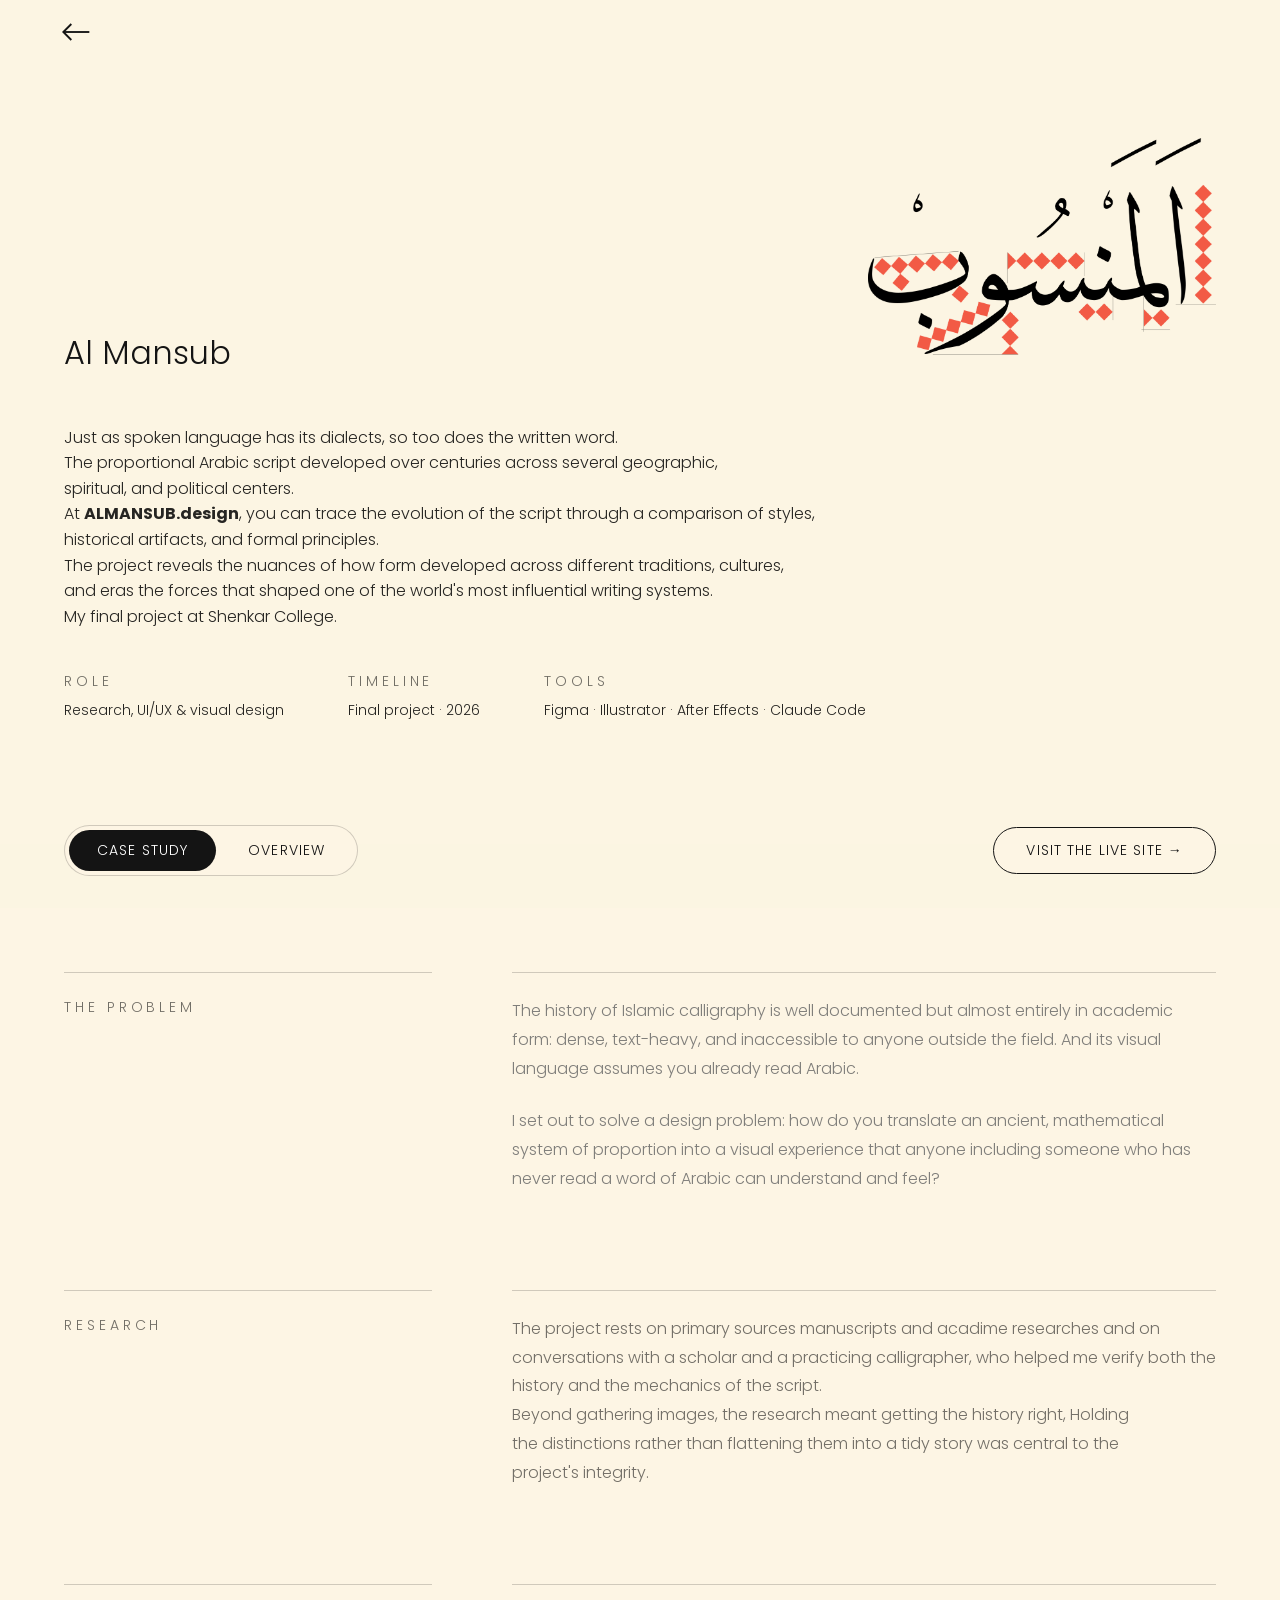
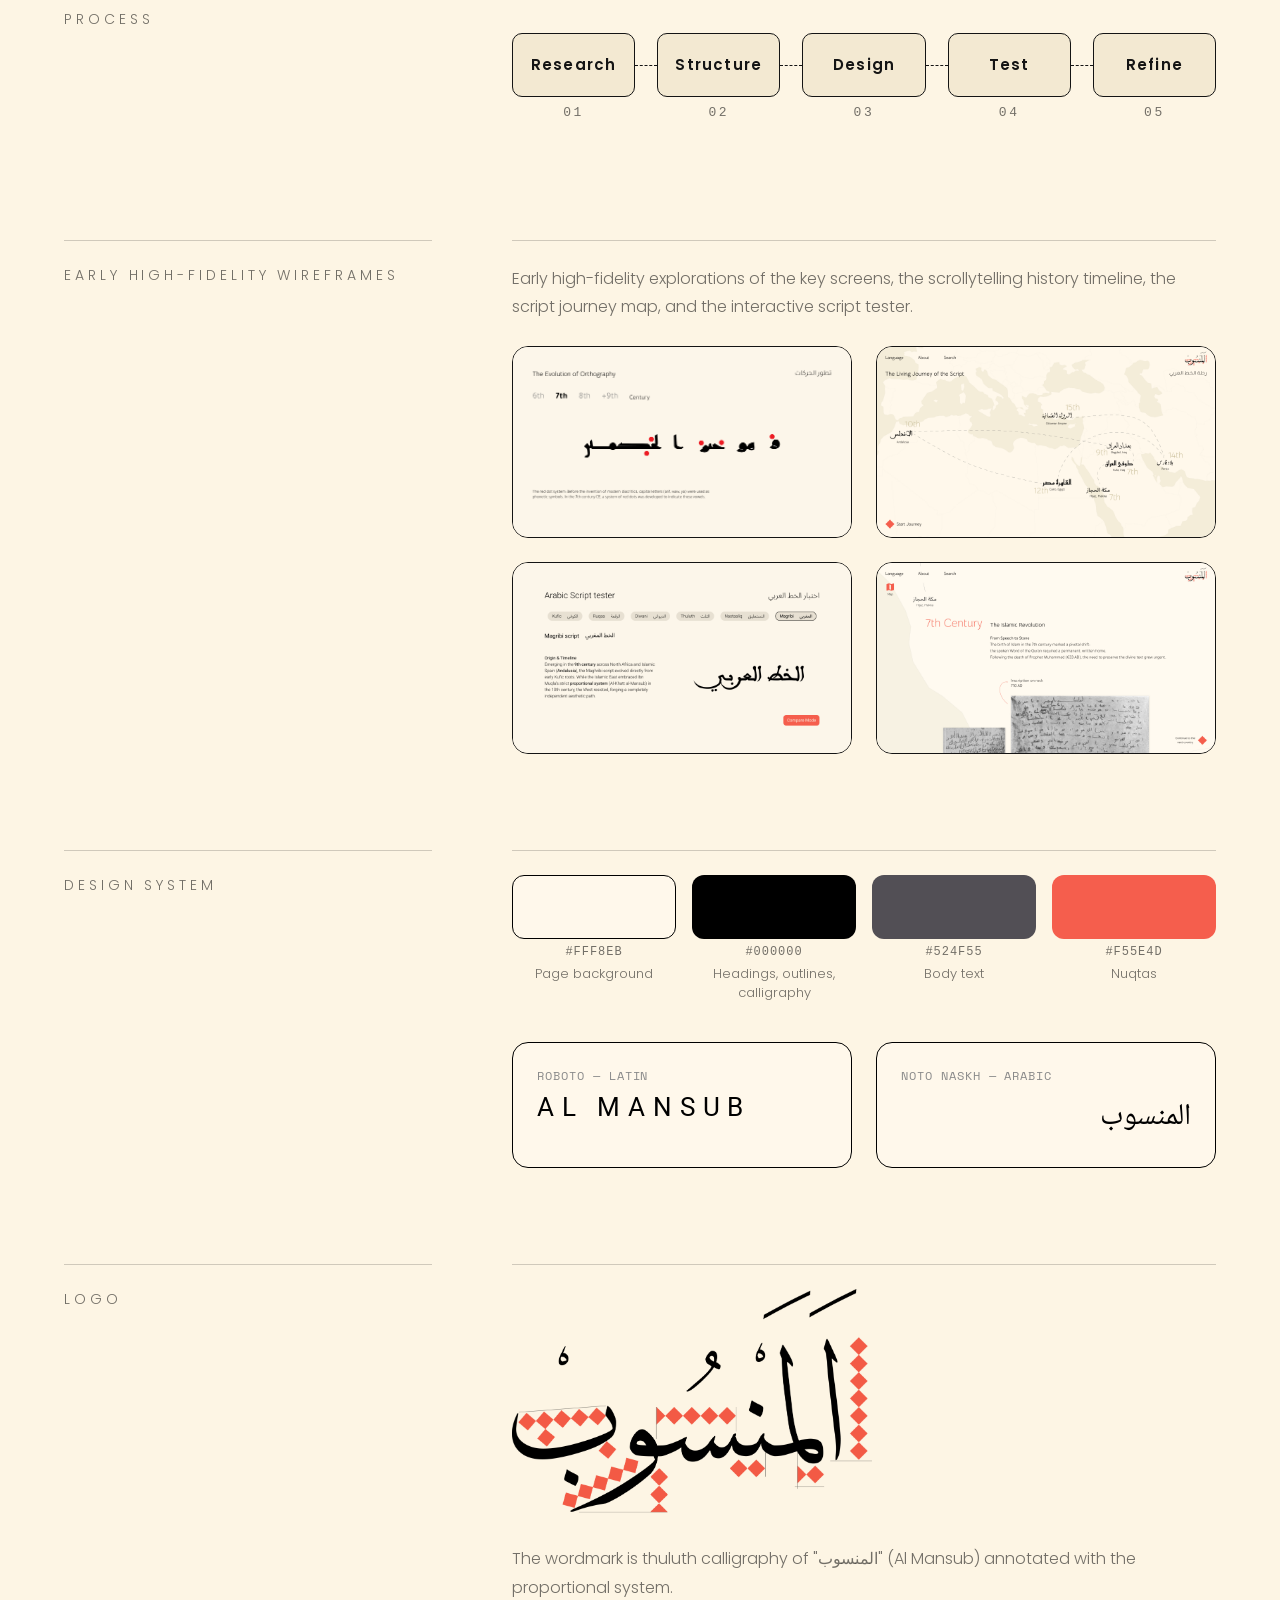
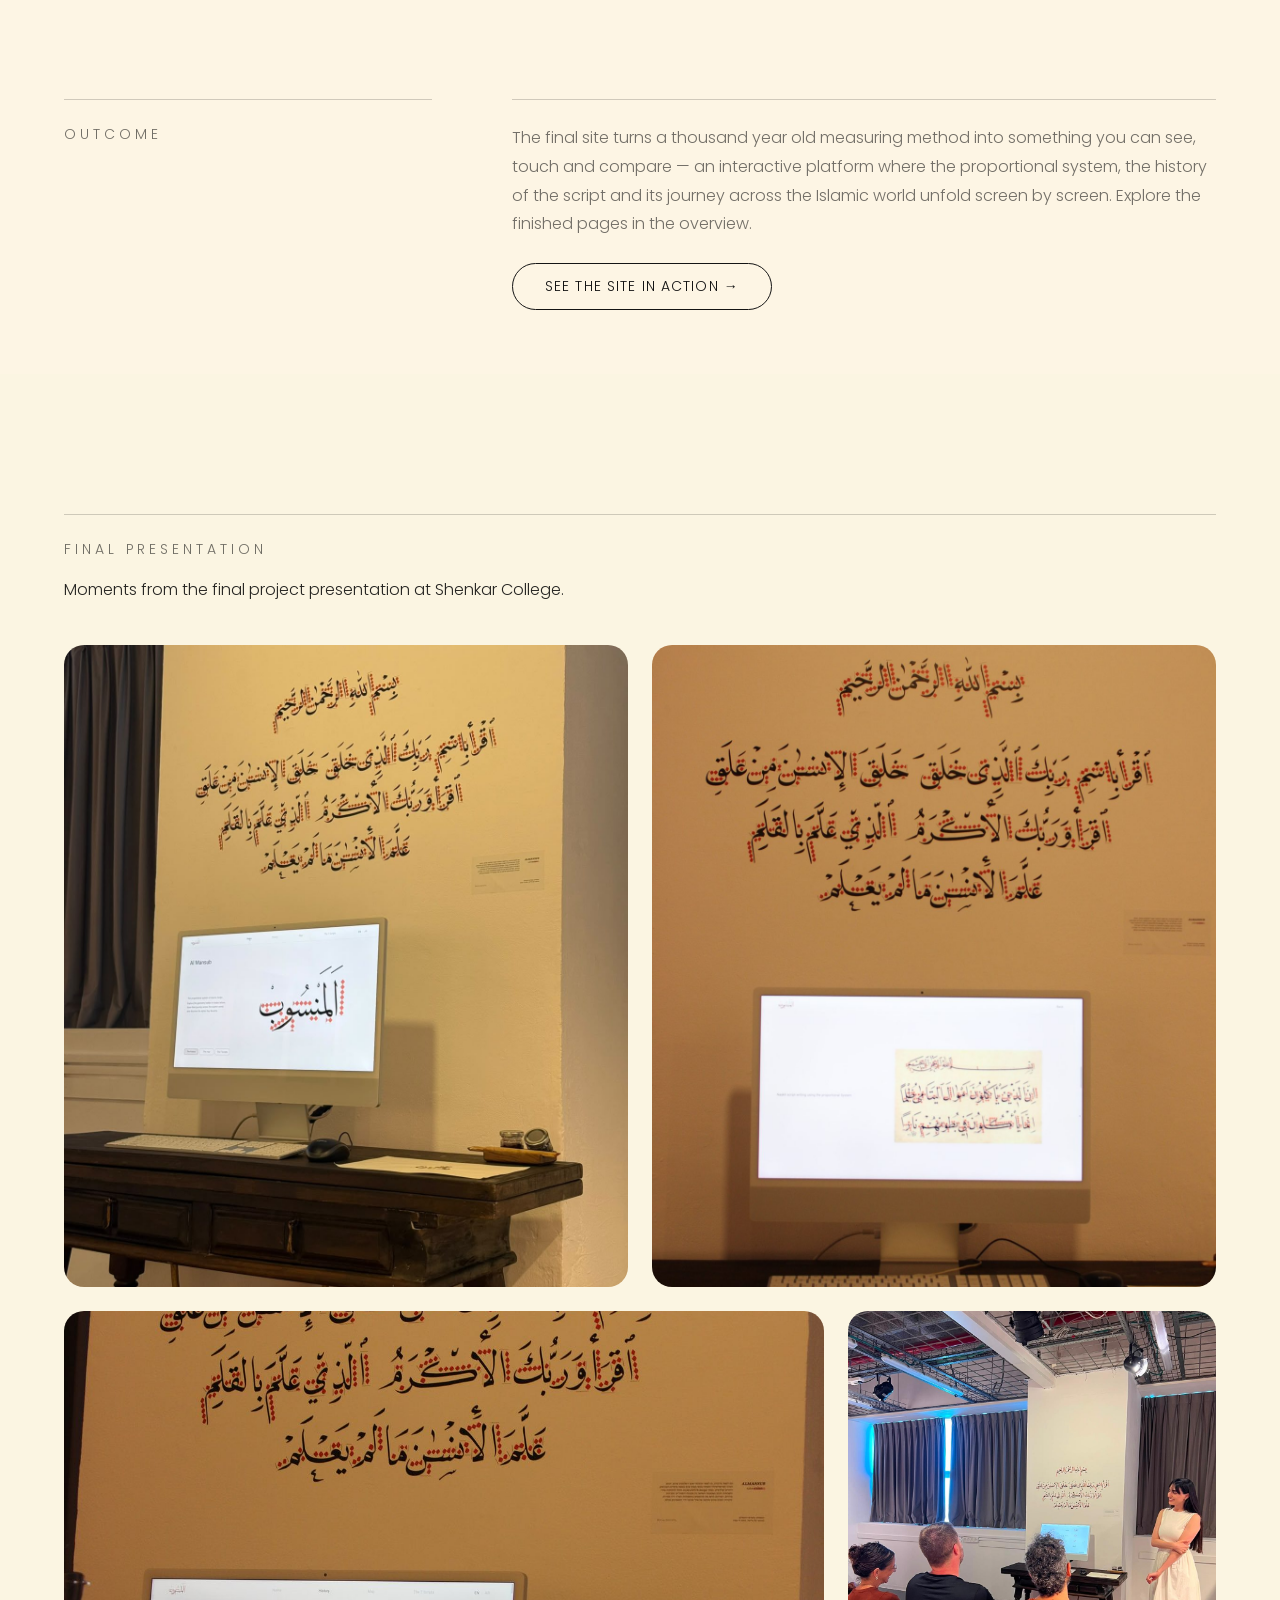
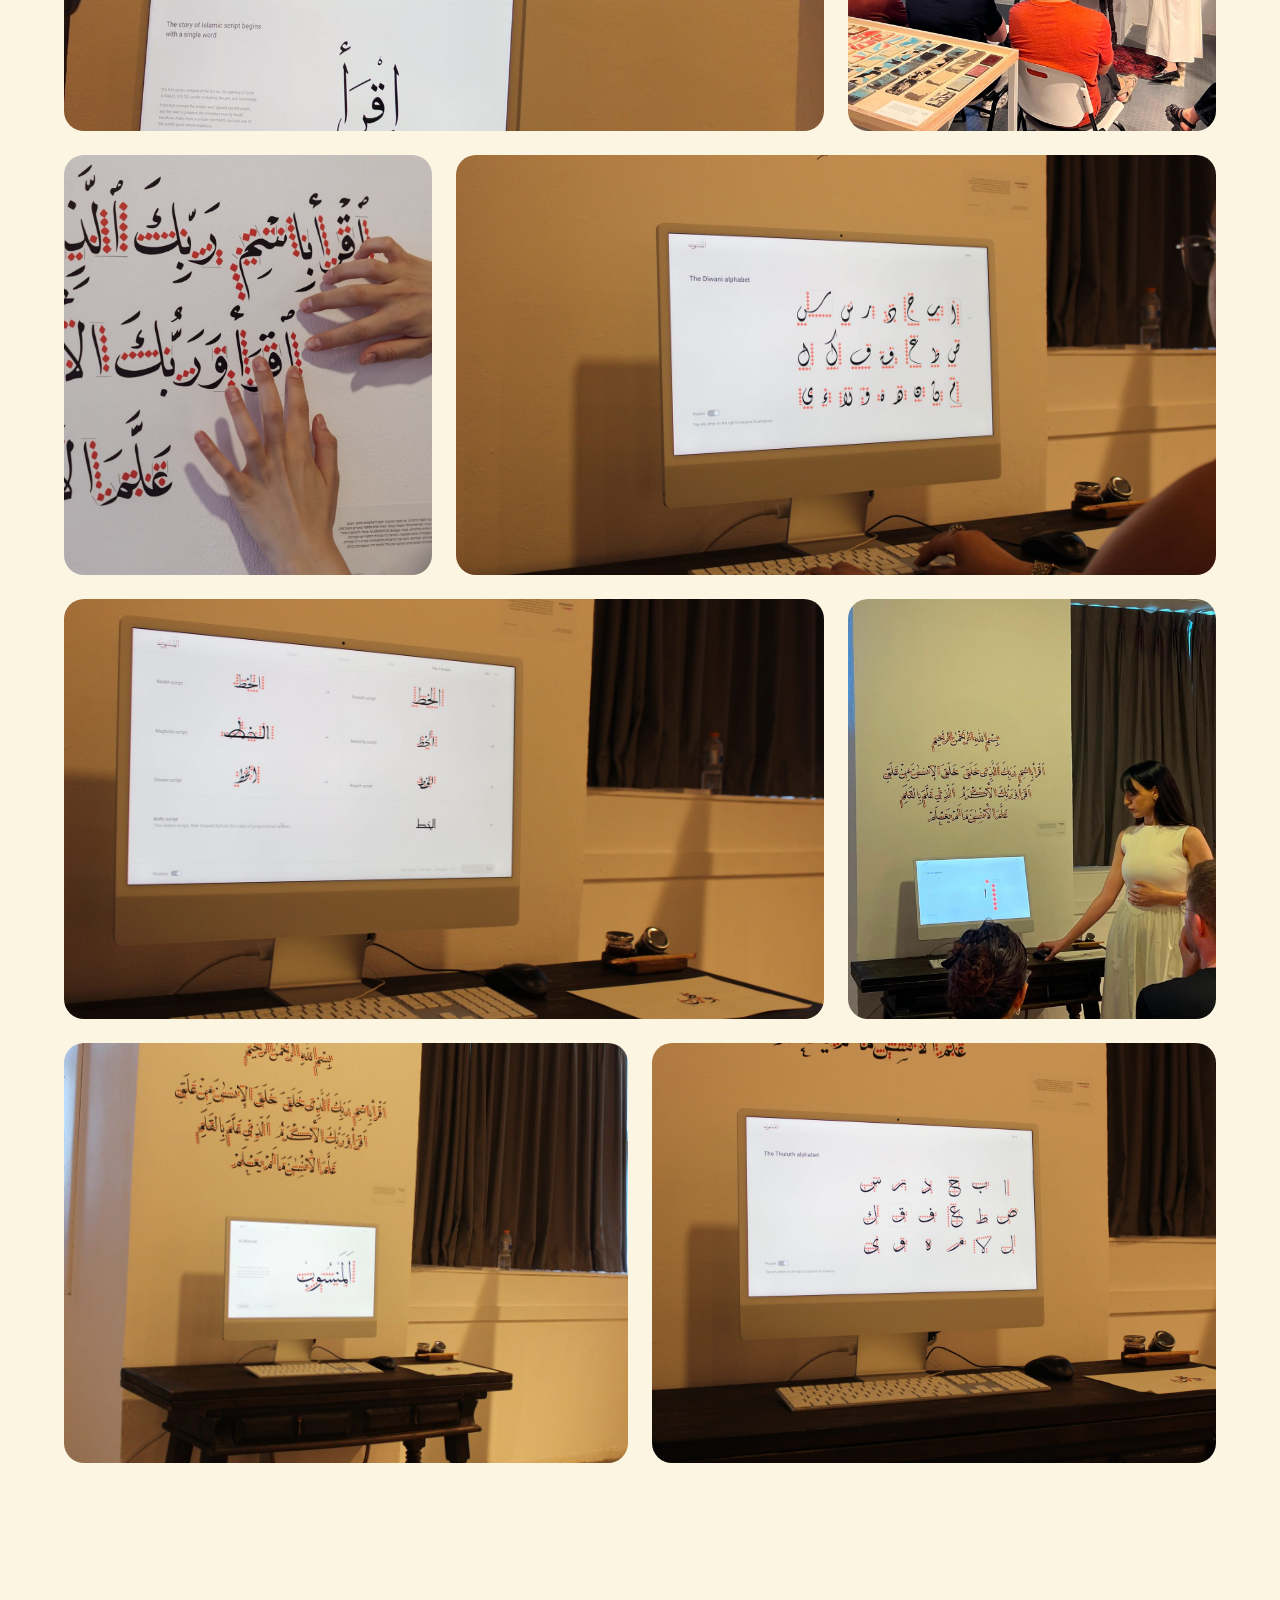
==== site/almansub.html @ ddc0ccd9 "Build portfolio site from Claude Design handoff Static HTML/CSS/JS implementation of the Work page a" ====
<!DOCTYPE html>
<html lang="en">
<head>
<meta charset="utf-8">
<meta name="viewport" content="width=device-width, initial-scale=1">
<title>Al Mansub — Tala Mustafa</title>
<meta name="description" content="Al Mansub — an interactive website tracing the evolution of the proportional Arabic script. Final project at Shenkar College by Tala Mustafa.">
<link rel="preconnect" href="https://fonts.googleapis.com">
<link rel="preconnect" href="https://fonts.gstatic.com" crossorigin>
<link href="https://fonts.googleapis.com/css2?family=Noto+Naskh+Arabic:wght@400&amp;family=Poppins:wght@300;400;600&amp;family=Roboto:wght@300;400&amp;family=Space+Mono&amp;display=swap" rel="stylesheet">
<link rel="stylesheet" href="assets/css/base.css">
<link rel="stylesheet" href="assets/css/project.css">
<script src="assets/js/project.js" defer></script>
</head>
<body class="theme-almansub" data-default-view="case-study">

<header class="back-header">
  <a href="index.html#work" class="back-link" aria-label="Back to work">
    <svg width="32" height="32" viewBox="0 0 24 24" fill="none" aria-hidden="true"><path d="M22 12H3" stroke="currentColor" stroke-width="1.4"/><path d="M8.5 6 2.5 12l6 6" stroke="currentColor" stroke-width="1.4" fill="none"/></svg>
  </a>
</header>

<main class="project-main">
  <div class="project-inner">

    <section class="project-hero bleed" aria-labelledby="project-title">
      <div class="hero-inner">
        <div class="hero-intro">
          <div class="hero-title-row">
            <h1 class="hero-title" id="project-title">Al Mansub</h1>
            <img class="hero-logo" src="assets/img/almansub-logo.jpg" width="2167" height="1400" alt="Al Mansub calligraphic logo">
          </div>
          <p class="hero-desc">Just as spoken language has its dialects, so too does the written word. <br>The proportional Arabic script developed over centuries across several geographic, <br>spiritual, and political centers. <br>At <strong>ALMANSUB.design</strong>, you can trace the evolution of the script through a comparison of styles, historical artifacts, and formal principles. <br>The project reveals the nuances of how form developed across different traditions, cultures, and eras the forces that shaped one of the world's most influential writing systems.<br>My final project at Shenkar College.</p>
        </div>
        <dl class="meta">
          <div><dt>Role</dt><dd>Research, UI/UX &amp; visual design</dd></div>
          <div><dt>Timeline</dt><dd>Final project · 2026</dd></div>
          <div><dt>Tools</dt><dd>Figma · Illustrator · After Effects · Claude Code</dd></div>
        </dl>
      </div>
    </section>

    <div class="view-bar">
      <nav class="view-toggle" aria-label="Project views">
        <a href="#case-study">Case study</a>
        <a href="#overview">Overview</a>
      </nav>
      <!-- TODO: live site URL -->
      <a href="#" class="pill-link" target="_blank" rel="noopener">Visit the live site →</a>
    </div>

    <!-- ===== Overview ===== -->
    <div class="view overview" data-view="overview" aria-label="Overview" hidden>
      <article class="feature bleed">
        <div class="feature-media" data-dark>
          <div class="video-frame">
            <video data-src="assets/video/almansub-opening.mp4" data-poster="assets/img/almansub-site.png" muted playsinline preload="none" aria-label="Home — screen recording"></video>
          </div>
        </div>
        <div class="feature-text">
          <span class="feature-num">01</span>
          <h2 class="feature-title">Home</h2>
          <p class="feature-body">Most people look at Arabic script and see decoration something beautiful, ornamental, to be admired rather than read. But beneath that beauty is an exact engineering system: a method born in 10th-century Baghdad where every letter was measured against a single rhombic dot. ALMANASUB is an interactive platform that reveals this hidden system, and traces how it traveled across the Islamic world mutating into distinct scripts in every culture it reached.</p>
        </div>
      </article>
      <article class="feature bleed">
        <div class="feature-media" data-dark>
          <div class="video-frame">
            <video data-src="https://res.cloudinary.com/a9hkhucx/video/upload/v1787838527/histoy_page_pce2ch.mp4" data-poster="assets/img/almansub-site.png" muted loop playsinline preload="none" aria-label="History — screen recording"></video>
          </div>
        </div>
        <div class="feature-text">
          <span class="feature-num">02</span>
          <h2 class="feature-title">History</h2>
          <p class="feature-body">The history page, built as scrollytelling, Scroll drives the narrative from the first revealed word, Iqra, (read) through the early script's development toward the proportional system.</p>
        </div>
      </article>
      <article class="feature bleed">
        <div class="feature-media" data-dark>
          <div class="video-frame">
            <video data-src="https://res.cloudinary.com/a9hkhucx/video/upload/v1787827848/map_lts5rr.mp4" data-poster="assets/img/almansub-site.png" muted loop playsinline preload="none" aria-label="Map — screen recording"></video>
          </div>
        </div>
        <div class="feature-text">
          <span class="feature-num">03</span>
          <h2 class="feature-title">Map</h2>
          <p class="feature-body">An interactive map placing each script tradition in its geographic center, connecting form to place.</p>
        </div>
      </article>
      <article class="feature bleed">
        <div class="feature-media" data-dark>
          <div class="video-frame">
            <video data-src="https://res.cloudinary.com/a9hkhucx/video/upload/v1787835091/scripts_screen_kg8j67.mp4" data-poster="assets/img/almansub-site.png" muted loop playsinline preload="none" aria-label="The 7 scripts — screen recording"></video>
          </div>
        </div>
        <div class="feature-text">
          <span class="feature-num">04</span>
          <h2 class="feature-title">The 7 scripts</h2>
          <p class="feature-body">The comparison screen, showing the same word written in all six classical scripts at once. A toggle reveals the coral nuqta  beneath each one, exposing the shared proportional system every script rests on the common skeleton behind their different forms.</p>
        </div>
      </article>
      <article class="feature bleed">
        <div class="feature-media" data-dark>
          <div class="video-frame">
            <video data-src="https://res.cloudinary.com/a9hkhucx/video/upload/v1787827863/diwani_page_pukzaj.mp4" data-poster="assets/img/almansub-site.png" muted loop playsinline preload="none" aria-label="Script page — screen recording"></video>
          </div>
        </div>
        <div class="feature-text">
          <span class="feature-num">05</span>
          <h2 class="feature-title">Script page</h2>
          <p class="feature-body">An inner script page the detailed view of a single script. It follows the same scrollytelling structure throughout: its origin, technical character, alphabet, letter anatomy, and real historical examples, letting the viewer study one script in depth.</p>
        </div>
      </article>
      <article class="feature bleed">
        <div class="feature-media" data-dark>
          <div class="video-frame">
            <video data-src="https://res.cloudinary.com/a9hkhucx/video/upload/v1787834353/alif_animation_b0htxy.mp4" data-poster="assets/img/almansub-site.png" muted loop playsinline preload="none" aria-label="Letter anatomy — screen recording"></video>
          </div>
        </div>
        <div class="feature-text">
          <span class="feature-num">06</span>
          <h2 class="feature-title">Letter anatomy</h2>
          <p class="feature-body">A close up animation of a single letter being written with the qalam, revealing its anatomy and proportions. It shows the script not as a finished form but as a constructed one each stroke measured against the nuqta.</p>
        </div>
      </article>
    </div>

    <!-- ===== Case study ===== -->
    <div class="view case bleed" data-view="case-study" aria-label="Case study">
      <section class="case-row">
        <div class="case-label"><h2 class="label">The Problem</h2></div>
        <div class="case-content stack">
          <p class="copy copy--muted">The history of Islamic calligraphy is well documented but almost entirely in academic form: dense, text-heavy, and inaccessible to anyone outside the field. And its visual language assumes you already read Arabic.</p>
          <p class="copy copy--muted">I set out to solve a design problem: how do you translate an ancient, mathematical system of proportion into a visual experience that anyone including someone who has never read a word of Arabic can understand and feel?</p>
        </div>
      </section>
      <section class="case-row">
        <div class="case-label"><h2 class="label">Research</h2></div>
        <div class="case-content">
          <p class="copy">The project rests on primary sources manuscripts and acadime researches and on conversations with a scholar and a practicing calligrapher, who helped me verify both the history and the mechanics of the script. <br>Beyond gathering images, the research meant getting the history right, Holding the distinctions rather than flattening them into a tidy story was central to the project's integrity.</p>
        </div>
      </section>
      <section class="case-row">
        <div class="case-label"><h2 class="label">Process</h2></div>
        <div class="case-content">
          <div class="flow" role="list" aria-label="Process timeline">
            <div class="flow-step" role="listitem"><div class="flow-box">Research</div><p class="flow-num">01</p></div>
            <div class="flow-line" aria-hidden="true"></div>
            <div class="flow-step" role="listitem"><div class="flow-box">Structure</div><p class="flow-num">02</p></div>
            <div class="flow-line" aria-hidden="true"></div>
            <div class="flow-step" role="listitem"><div class="flow-box">Design</div><p class="flow-num">03</p></div>
            <div class="flow-line" aria-hidden="true"></div>
            <div class="flow-step" role="listitem"><div class="flow-box">Test</div><p class="flow-num">04</p></div>
            <div class="flow-line" aria-hidden="true"></div>
            <div class="flow-step" role="listitem"><div class="flow-box">Refine</div><p class="flow-num">05</p></div>
          </div>
        </div>
      </section>
      <section class="case-row">
        <div class="case-label"><h2 class="label">Early high-fidelity wireframes</h2></div>
        <div class="case-content stack">
          <p class="copy">Early high-fidelity explorations of the key screens, the scrollytelling history timeline, the script journey map, and the interactive script tester.</p>
          <div class="wireframes">
            <img src="assets/img/almansub-wire-timeline.png" width="2880" height="1620" loading="lazy" alt="Wireframe — The Evolution of Orthography timeline screen">
            <img src="assets/img/almansub-wire-map.png" width="1920" height="1080" loading="lazy" alt="Wireframe — The Living Journey of the Script map screen">
            <img src="assets/img/almansub-wire-tester.png" width="1920" height="1080" loading="lazy" alt="Wireframe — Arabic Script tester screen">
            <img src="assets/img/almansub-wire-history.png" width="1920" height="1080" loading="lazy" alt="Wireframe — 7th Century history chapter screen">
          </div>
        </div>
      </section>
      <section class="case-row">
        <div class="case-label"><h2 class="label">Design system</h2></div>
        <div class="case-content stack stack--loose">
          <div class="swatches">
            <div class="swatch"><div class="swatch-chip swatch-chip--outlined" style="background:#FFF8EB;color:#000000"></div><code>#FFF8EB</code><span>Page background</span></div>
            <div class="swatch"><div class="swatch-chip" style="background:#000000"></div><code>#000000</code><span>Headings, outlines, calligraphy</span></div>
            <div class="swatch"><div class="swatch-chip" style="background:#524F55"></div><code>#524F55</code><span>Body text</span></div>
            <div class="swatch"><div class="swatch-chip" style="background:#F55E4D"></div><code>#F55E4D</code><span>Nuqtas</span></div>
          </div>
          <div class="type-cards">
            <div class="type-card">
              <small>Roboto — Latin</small>
              <span style="font-family:Roboto, sans-serif;font-size:26px;font-weight:400;letter-spacing:0.3em;text-transform:uppercase;color:#000">Al Mansub</span>
            </div>
            <div class="type-card">
              <small>Noto Naskh — Arabic</small>
              <span lang="ar" dir="rtl" style="font-family:'Noto Naskh Arabic', serif;font-size:30px;color:#000">المنسوب</span>
            </div>
          </div>
        </div>
      </section>
      <section class="case-row">
        <div class="case-label"><h2 class="label">Logo</h2></div>
        <div class="case-content stack">
          <img src="assets/img/almansub-logo.jpg" width="2167" height="1400" loading="lazy" alt="Al Mansub calligraphic logo" style="width:min(360px, 100%);height:auto;mix-blend-mode:multiply;align-self:flex-start">
          <p class="copy">The wordmark is thuluth calligraphy of "المنسوب" (Al Mansub) annotated with the proportional system.</p>
        </div>
      </section>
      <section class="case-row">
        <div class="case-label"><h2 class="label">Outcome</h2></div>
        <div class="case-content stack stack--start">
          <p class="copy">The final site turns a thousand year old measuring method into something you can see, touch and compare — an interactive platform where the proportional system, the history of the script and its journey across the Islamic world unfold screen by screen. Explore the finished pages in the overview.</p>
          <a href="#overview" class="pill-link">See the site in action →</a>
        </div>
      </section>
    </div>

    <!-- ===== Final presentation (both views) ===== -->
    <section class="gallery-section" aria-labelledby="gallery-title">
      <div class="gallery-head">
        <h2 class="label" id="gallery-title">Final presentation</h2>
        <p class="copy">Moments from the final project presentation at Shenkar College.</p>
      </div>
      <div class="gallery">
        <img class="span-3x3" src="assets/img/almansub-gallery-01.jpg" loading="lazy" alt="Al Mansub installation — calligraphy wall and interactive screen">
        <img class="span-3x3" src="assets/img/almansub-gallery-02.jpg" loading="lazy" alt="The Al Mansub installation — desk, screen and calligraphy wall">
        <img class="span-4x2" src="assets/img/almansub-gallery-03.jpg" loading="lazy" alt="The 7 Scripts index on the installation screen">
        <img class="span-2x2" src="assets/img/almansub-gallery-04.jpg" loading="lazy" alt="Presenting the Dhirani alphabet on screen at the exhibition">
        <img class="span-2x2" src="assets/img/almansub-gallery-05.jpg" loading="lazy" alt="Hands tracing the calligraphy wall print">
        <img class="span-4x2" src="assets/img/almansub-gallery-06.jpg" loading="lazy" alt="Visitor exploring the Diwani alphabet on the installation screen">
        <img class="span-4x2" src="assets/img/almansub-gallery-07.jpg" loading="lazy" alt="The Thuluth alphabet with nuqta guides on screen">
        <img class="span-2x2" src="assets/img/almansub-gallery-08.jpg" loading="lazy" alt="Visitors watching the Al Mansub presentation at Shenkar">
        <img class="span-3x2" src="assets/img/almansub-gallery-09.jpg" loading="lazy" alt="Scrolling the history chapter at the installation">
        <img class="span-3x2" src="assets/img/almansub-gallery-10.jpg" loading="lazy" alt="Naskh script writing beneath the calligraphy wall">
      </div>
    </section>

  </div>
</main>

</body>
</html>
---- site/assets/css/base.css ----
/* Shared tokens + reset for every page. Page stylesheets override colors and a few sizes. */
:root{
  --color-bg:#fafafa;
  --color-ink:#0a0a0a;
  --color-ink-soft:rgba(0,0,0,0.85);
  --color-ink-dim:rgba(0,0,0,0.55);
  --color-line:rgba(0,0,0,0.18);

  --font-body:'Poppins', 'Helvetica Neue', Helvetica, sans-serif;
  --font-ui:Roboto, 'Helvetica Neue', Arial, sans-serif;
  --font-wordmark:Rubik, Roboto, sans-serif;
  --font-mono:monospace;

  --fs-title:clamp(19px, 1.2vw, 31px);
  --fs-body:clamp(16px, 1.1vw, 21px);
  --fs-small:clamp(14px, 0.85vw, 21px);
  --fs-h2:clamp(44px, 3.2vw + 16px, 88px);

  --space-1:8px; --space-2:16px; --space-3:24px; --space-4:40px;
  --space-5:64px; --space-6:96px; --space-7:140px;
  --space-gutter:clamp(24px, 5vw, 80px);
  /* header / hero side margin on the 5-column grid */
  --space-edge:clamp(24px, 4.7vw, 90px);
  /* wider inset used by text-led sections */
  --space-inset:clamp(24px, 6vw, 152px);

  --radius-card:clamp(16px, 1.6vw, 40px);
  --shadow-card:0 20px 45px rgba(90,90,90,0.22);
  --max-page:1920px;
  --max-content:1600px;
}

*,*::before,*::after{box-sizing:border-box}
html{scroll-behavior:smooth}
body{
  margin:0;
  background:var(--color-bg);
  color:var(--color-ink);
  font-family:var(--font-body);
  font-weight:300;
  -webkit-font-smoothing:antialiased;
  text-rendering:optimizeLegibility;
  /* full-bleed bands use 100vw; never let the scrollbar width cause a sideways scroll */
  overflow-x:clip;
}
img,video{display:block}
a{color:var(--color-ink);text-decoration:none}
a:hover{color:var(--color-ink)}
a:focus-visible,button:focus-visible{outline:1px solid var(--color-ink-dim);outline-offset:5px}
@media (prefers-reduced-motion:reduce){html{scroll-behavior:auto}}

.visually-hidden{position:absolute;width:1px;height:1px;margin:-1px;padding:0;overflow:hidden;clip:rect(0 0 0 0);white-space:nowrap;border:0}

/* phones: display titles scale down so title + icon rows fit without sideways scroll */
@media (max-width:767px){
  :root{--fs-h2:clamp(32px, 10vw, 44px)}
}
---- site/assets/css/project.css ----
/* Project case-study pages (Al Mansub, Localish, CoffeeTrack).
   One layout, themed per project via the body class. */

/* ---------- Themes ---------- */
.theme-almansub{
  --color-bg:#fdf5e4;
  --color-ink:#141414;
  --color-accent:#f0654a;
  --main-bg:#FBF5E2;
  --hero-bg:#FCF5E3;
  --label-color:var(--color-ink-dim);
  --toggle-bg:var(--color-bg);
  --toggle-on:var(--color-ink);
  --media-bg:#141414;
  --text-panel-bg:#FFFFFF;
  --num-color:var(--color-accent);
  --feature-title:var(--color-ink);
  --feature-text:#333333;
  --case-bg:var(--color-bg);
  --case-content-flex:2.6;
  --flow-border:var(--color-ink);
  --flow-fill:#F3E9D2;
  --flow-ink:var(--color-ink);
  --flow-step-min:120px;
  --flow-line-offset:32px;
}
.theme-localish{
  --color-bg:#F4F0FF;
  --color-ink:#141414;
  --color-line:rgba(96,57,19,0.22);
  --main-bg:#F4F0FF;
  --hero-bg:transparent;
  --label-color:#000252;
  --toggle-bg:#F4F0FF;
  --toggle-on:#000252;
  --media-bg:#04053A;
  --text-panel-bg:#FFFFFF;
  --num-color:#25F179;
  --feature-title:#04053A;
  --feature-text:#333333;
  --case-bg:#FFFFFF;
  --case-content-flex:2;
  --flow-border:#1B1464;
  --flow-fill:#F4F0FE;
  --flow-ink:#1B1464;
  --flow-step-min:150px;
  --flow-line-offset:24px;
}
.theme-coffetrack{
  --color-bg:#FCF2E6;
  --color-ink:#141414;
  --color-brown:#5C3A17;
  --color-brown-deep:#4A2E11;
  --color-coffee-ink:#5A3908;
  --color-line:rgba(92,58,23,0.28);
  --main-bg:#EFE5D5;
  --hero-bg:#F0E5D6;
  --label-color:var(--color-brown);
  --toggle-bg:#FCF2E6;
  --toggle-on:var(--color-brown);
  --media-bg:var(--color-brown);
  --text-panel-bg:var(--color-brown);
  --num-color:#F5E6D3;
  --feature-title:#FCF2E6;
  --feature-text:#F5E6D3;
  --case-bg:#FBF2E5;
  --case-content-flex:2;
  --flow-border:var(--color-brown);
  --flow-fill:#FCF2E6;
  --flow-ink:var(--color-brown-deep);
  --flow-step-min:150px;
  --flow-line-offset:24px;
}

/* ---------- Back arrow ---------- */
.back-header{
  position:fixed;top:0;left:0;right:0;z-index:2;
  max-width:var(--max-page);margin:0 auto;
  display:flex;align-items:center;
  padding:24px var(--space-edge);
}
.theme-almansub .back-header{height:64px}
.back-link{display:flex;align-items:center;color:var(--color-ink);transition:color 0.25s}
.back-link:hover{color:inherit;opacity:0.55}
.back-link.on-dark{color:#fff}

/* ---------- Page shell ---------- */
.project-main{
  max-width:var(--max-page);margin:0 auto;
  padding:var(--space-7) var(--space-gutter) calc(var(--space-7) + 96px);
  background-color:var(--main-bg);
}
.project-inner{max-width:var(--max-content);margin:0 auto}
/* breaks out of the centered column to the full viewport width */
.bleed{margin-left:calc(50% - 50vw);margin-right:calc(50% - 50vw)}

/* ---------- Project header ---------- */
.project-hero{
  display:flex;flex-direction:column;align-items:flex-start;justify-content:center;
  margin-top:calc(-1 * var(--space-7));
  background-color:var(--hero-bg);
}
.hero-inner{max-width:var(--max-content);margin:0 auto;width:100%;display:flex;flex-direction:column;align-items:flex-start}
.hero-intro{display:flex;flex-direction:column}
.hero-desc{margin:0;font-size:var(--fs-body);font-weight:300;line-height:1.6;color:var(--color-ink-soft);max-width:38em;text-wrap:pretty}
.meta{margin:0;display:flex;flex-wrap:wrap;gap:var(--space-2) var(--space-5)}
.meta div{display:flex;flex-direction:column;gap:var(--space-1)}
.meta dt{font-size:var(--fs-small);letter-spacing:0.28em;text-transform:uppercase;color:var(--label-color)}
.meta dd{margin:0;font-size:var(--fs-small);color:var(--color-ink-soft)}

/* Al Mansub: title + logo row above a long intro */
.theme-almansub .project-hero{
  gap:32px;position:relative;
  padding:calc(56px + var(--space-2)) var(--space-gutter) calc(var(--space-2) + 72px);
  min-height:calc(100svh - 56px);
}
.theme-almansub .hero-inner{gap:42px;position:relative;top:24px}
.theme-almansub .hero-intro{gap:32px;width:100%}
.theme-almansub .hero-title-row{display:flex;align-items:flex-end;gap:24px;width:100%;position:relative;top:-23px}
.theme-almansub .hero-title{margin:0;font-size:32px;font-weight:300;line-height:1.05;color:var(--color-ink)}
.theme-almansub .hero-logo{margin-left:auto;width:348px;height:238px;max-width:40%;object-fit:contain;object-position:right center;mix-blend-mode:multiply}
.theme-almansub .hero-desc{max-width:47em}
.theme-almansub .meta dt{color:var(--color-ink-dim)}

/* Localish: logo wordmark as the title, not full-bleed */
.theme-localish .project-hero{gap:56px;padding:80px 0 120px;min-height:100svh}
.theme-localish .hero-intro{gap:54px}
.theme-localish .hero-title{margin:0;line-height:1}
.theme-localish .hero-title img{width:clamp(220px, 24vw, 420px);height:auto}

/* CoffeeTrack: app icon + name, all in coffee brown */
.theme-coffetrack .project-hero{
  gap:56px;
  padding:calc(56px + var(--space-4)) var(--space-gutter) calc(var(--space-4) + 72px);
  min-height:calc(100svh - 56px);
}
.theme-coffetrack .hero-inner{gap:56px}
.theme-coffetrack .hero-intro{gap:54px}
.theme-coffetrack .hero-title-row{display:flex;align-items:center;gap:var(--space-3)}
.theme-coffetrack .hero-icon{width:159px;height:135px;object-fit:contain}
.theme-coffetrack .hero-title{margin:0;font-family:var(--font-ui);font-size:var(--fs-h2);font-weight:300;line-height:1.05;color:var(--color-coffee-ink)}
.theme-coffetrack .hero-desc,
.theme-coffetrack .meta dt,
.theme-coffetrack .meta dd{color:var(--color-coffee-ink)}

/* ---------- Fixed view bar (Case study / Overview) ---------- */
.view-bar{
  position:fixed;left:var(--space-gutter);right:var(--space-gutter);bottom:24px;z-index:1;
  display:flex;align-items:center;justify-content:space-between;gap:24px;flex-wrap:wrap;
  pointer-events:none;
}
.view-bar > *{pointer-events:auto}
.view-toggle{display:inline-flex;border:1px solid var(--color-line);border-radius:999px;padding:4px;gap:4px;background:var(--toggle-bg)}
.view-toggle a{
  padding:10px 28px;border-radius:999px;
  font-size:var(--fs-small);letter-spacing:0.08em;text-transform:uppercase;
  background:transparent;color:var(--color-ink);
}
.view-toggle a[aria-current]{background:var(--toggle-on);color:#fff}
.view-toggle a:hover{opacity:0.8}
.pill-link{
  display:inline-flex;align-items:center;gap:var(--space-2);
  padding:12px 32px;border:1px solid var(--color-ink);border-radius:999px;
  font-size:var(--fs-small);letter-spacing:0.08em;text-transform:uppercase;
  color:var(--color-ink);background:var(--color-bg);
}
.pill-link:hover{background:var(--color-ink);color:#fff}
.view-bar .pill-link{background:var(--color-bg)}
.case .pill-link{background:transparent}
.case .pill-link:hover{background:var(--color-ink)}

.view[hidden]{display:none}

/* ---------- Overview: full-bleed feature rows ---------- */
.overview{display:flex;flex-direction:column;margin-top:var(--space-6)}
.feature{min-height:100svh;display:flex;flex-wrap:wrap;align-items:stretch}
.feature-media{
  flex:2;min-width:min(460px, 100%);background:var(--media-bg);
  display:flex;align-items:center;justify-content:center;
  padding:var(--space-5) var(--space-4);
}
.feature-text{
  flex:1;min-width:min(320px, 100%);background:var(--text-panel-bg);
  display:flex;flex-direction:column;justify-content:center;
  padding:var(--space-5) var(--space-gutter);
}
.feature-num{font-family:var(--font-mono);font-size:13px;letter-spacing:0.2em;color:var(--num-color)}
.feature-title{margin:var(--space-2) 0 0;font-size:var(--fs-title);font-weight:400;line-height:1.3;color:var(--feature-title)}
.feature-body{margin:var(--space-3) 0 0;font-size:20px;font-weight:300;line-height:1.8;color:var(--feature-text);max-width:33em;text-wrap:pretty}

/* Al Mansub: 16:9 screen recordings in a rounded frame that hugs the video */
.video-frame{border-radius:var(--radius-card);overflow:hidden;box-shadow:var(--shadow-card);background:#f3e9d2;max-width:100%;line-height:0}
.video-frame video{max-height:min(70vh, 660px);max-width:100%;width:auto;height:auto}

/* Localish / CoffeeTrack: phone recordings; the script masks out the flat background
   and resizes the box to the phone's own proportions */
.phone-box{position:relative;overflow:hidden;background:transparent;height:min(70vh, 660px);max-width:100%;aspect-ratio:9 / 19}
.phone-box--wide{aspect-ratio:16 / 9}
.phone-box--store{aspect-ratio:16 / 9;height:calc(100vh - 240px)}
.phone-poster{position:absolute;inset:0;background:center / contain no-repeat;transition:opacity 0.3s}
.phone-poster--empty{background-color:rgba(255,255,255,0.04)}
.phone-box video{position:absolute;inset:0;width:100%;height:100%;object-fit:contain}
.phone-box video[data-bg-removal]{opacity:0}
.phone-box video.is-ready{opacity:1}

/* ---------- Case study: label column + content column ---------- */
.case{
  display:flex;flex-direction:column;gap:var(--space-6);
  margin-top:var(--space-5);
  padding:var(--space-5) var(--space-gutter);
  background:var(--case-bg);
}
.case-row{display:flex;flex-wrap:wrap;align-items:flex-start;gap:40px 80px}
.case-label{flex:1;min-width:min(240px, 100%);border-top:1px solid var(--color-line);padding-top:var(--space-3)}
.label{margin:0;font-size:var(--fs-small);font-weight:300;letter-spacing:0.28em;text-transform:uppercase;color:var(--label-color)}
.case-content{
  flex:var(--case-content-flex);min-width:min(360px, 100%);max-width:44em;
  border-top:1px solid var(--color-line);padding-top:var(--space-3);
}
.stack{display:flex;flex-direction:column;gap:var(--space-3)}
.stack--loose{gap:var(--space-4)}
.stack--start{align-items:flex-start}
.copy{margin:0;font-size:var(--fs-body);font-weight:300;line-height:1.8;color:var(--color-ink-dim);text-wrap:pretty}
.copy--muted{color:#696867D9}
.copy strong{font-weight:400;color:var(--color-ink)}
.theme-localish .copy strong.accent{color:#000252}
.theme-coffetrack .copy strong{color:var(--color-brown-deep)}
.subhead{margin:0 0 var(--space-2);font-size:var(--fs-body);font-weight:400;color:var(--color-brown-deep)}

/* numbered list (problem reasons, user journey) */
.numbered{display:flex;flex-direction:column;gap:var(--space-3)}
.numbered > div{display:flex;gap:var(--space-3)}
.numbered span{font-family:var(--font-mono);font-size:13px;letter-spacing:0.2em;color:var(--num-color);padding-top:6px}
.theme-coffetrack .numbered span{color:var(--color-brown)}

/* flow / process diagram */
.flow{display:flex;align-items:flex-start;flex-wrap:wrap;gap:var(--space-3) 0;padding:var(--space-3) 0;margin:0;list-style:none}
.flow-step{display:flex;flex-direction:column;flex:1;min-width:var(--flow-step-min)}
.flow-box{
  border:1.5px solid var(--flow-border);border-radius:10px;background:var(--flow-fill);
  padding:8px 12px;height:64px;
  display:flex;align-items:center;justify-content:center;text-align:center;
  font-size:15px;font-weight:600;color:var(--flow-ink);
}
.theme-almansub .flow-box{letter-spacing:0.08em}
.flow-num{margin:8px 0 0;font-family:var(--font-mono);font-size:13px;letter-spacing:0.2em;color:var(--color-ink-dim);text-align:center}
.flow-star{font-size:26px;line-height:1;font-weight:600;color:#25F179;text-align:center;margin-top:18px}
.flow-note{margin:8px 0 0;font-size:14px;font-weight:300;line-height:1.65;color:var(--color-ink);text-align:center;padding:0 8px;text-wrap:pretty}
.flow-line{flex:none;width:22px;border-top:1px dashed var(--flow-border);margin-top:var(--flow-line-offset)}

/* design system */
.swatches{display:grid;grid-template-columns:repeat(auto-fit, minmax(min(140px, 100%), 1fr));gap:var(--space-2)}
.swatch{display:flex;flex-direction:column;gap:6px;align-items:center}
.swatch-chip{width:100%;height:64px;border-radius:12px}
.swatch-chip--outlined{border:1.5px solid currentColor}
.swatch code{font-family:var(--font-mono);font-size:12px;letter-spacing:0.08em;color:var(--color-ink-dim)}
.swatch span{font-size:13px;font-weight:300;line-height:1.4;color:var(--color-ink-dim);text-align:center}
.type-cards{display:flex;flex-wrap:wrap;gap:var(--space-3)}
.type-card{flex:1;min-width:min(220px, 100%);border:1.5px solid;border-radius:16px;padding:var(--space-3);display:flex;flex-direction:column;gap:8px}
.type-card small{font-family:var(--font-mono);font-size:12px;letter-spacing:0.08em;text-transform:uppercase;color:var(--color-ink-dim)}
.theme-almansub .type-card{border-color:#000;background:#FFF8EB}
.theme-almansub .type-card small{font-family:'Space Mono', monospace;color:#8A8A8A}
.theme-localish .type-card{border-color:#1B1464;background:#F4F0FE}

.brand-lockup{display:flex;align-items:center;gap:var(--space-3)}
.brand-lockup img{width:clamp(80px, 8vw, 140px);height:auto;aspect-ratio:1;object-fit:contain;border:2px solid var(--color-brown);border-radius:24px}
.brand-lockup span{font-family:var(--font-ui);font-size:clamp(34px, 3vw, 58px);font-weight:300;color:var(--color-brown)}

/* images inside the case study */
.wireframes{display:grid;grid-template-columns:repeat(auto-fit, minmax(min(280px, 100%), 1fr));gap:var(--space-3)}
.wireframes img{width:100%;height:auto;border:1.5px solid var(--color-ink);border-radius:16px}

.cta{
  display:inline-flex;align-items:center;gap:10px;align-self:flex-start;
  margin-top:var(--space-4);padding:14px 32px;border-radius:999px;
  font-size:var(--fs-small);letter-spacing:0.08em;text-transform:uppercase;
  background:var(--toggle-on);color:#fff;
}
.theme-localish .cta:hover{background:#25F179;color:#000252}
.theme-coffetrack .cta:hover{background:var(--color-brown-deep);color:#fff}

/* ---------- Al Mansub: final presentation mosaic ---------- */
.gallery-section{display:flex;flex-direction:column;gap:var(--space-4);margin-top:var(--space-7)}
.gallery-head{display:flex;flex-direction:column;gap:var(--space-2);border-top:1px solid var(--color-line);padding-top:var(--space-3)}
.gallery-head .copy{color:var(--color-ink-soft);max-width:44em}
.gallery{display:grid;grid-template-columns:repeat(6, minmax(0, 1fr));grid-auto-rows:minmax(160px, 22vh);grid-auto-flow:dense;gap:var(--space-3)}
.gallery img{width:100%;height:100%;object-fit:cover;border-radius:20px}
.span-2x2{grid-column:span 2;grid-row:span 2}
.span-3x2{grid-column:span 3;grid-row:span 2}
.span-3x3{grid-column:span 3;grid-row:span 3}
.span-4x2{grid-column:span 4;grid-row:span 2}

/* ---------- Phones ---------- */
@media (max-width:767px){
  .hero-intro{max-width:100%}
  .theme-coffetrack .hero-icon{width:clamp(64px, 22vw, 96px);height:auto;aspect-ratio:159 / 135}
}
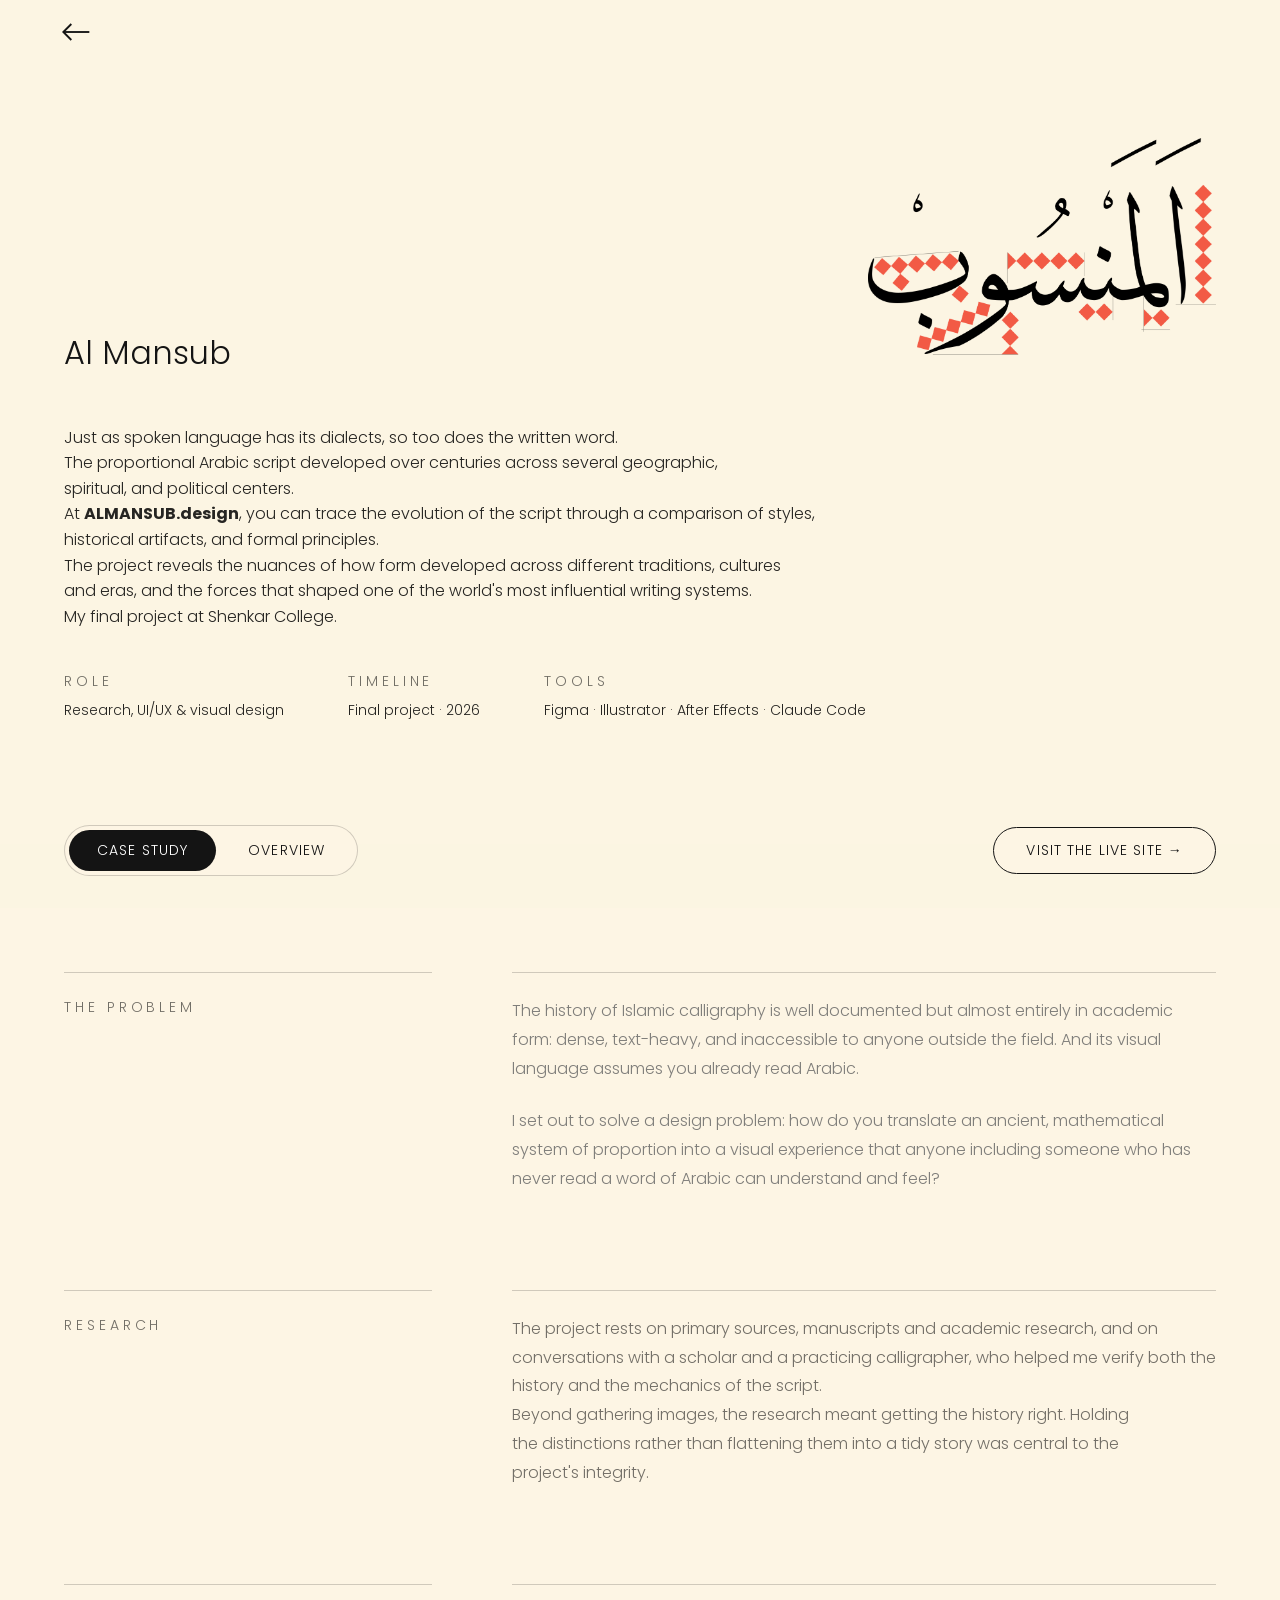
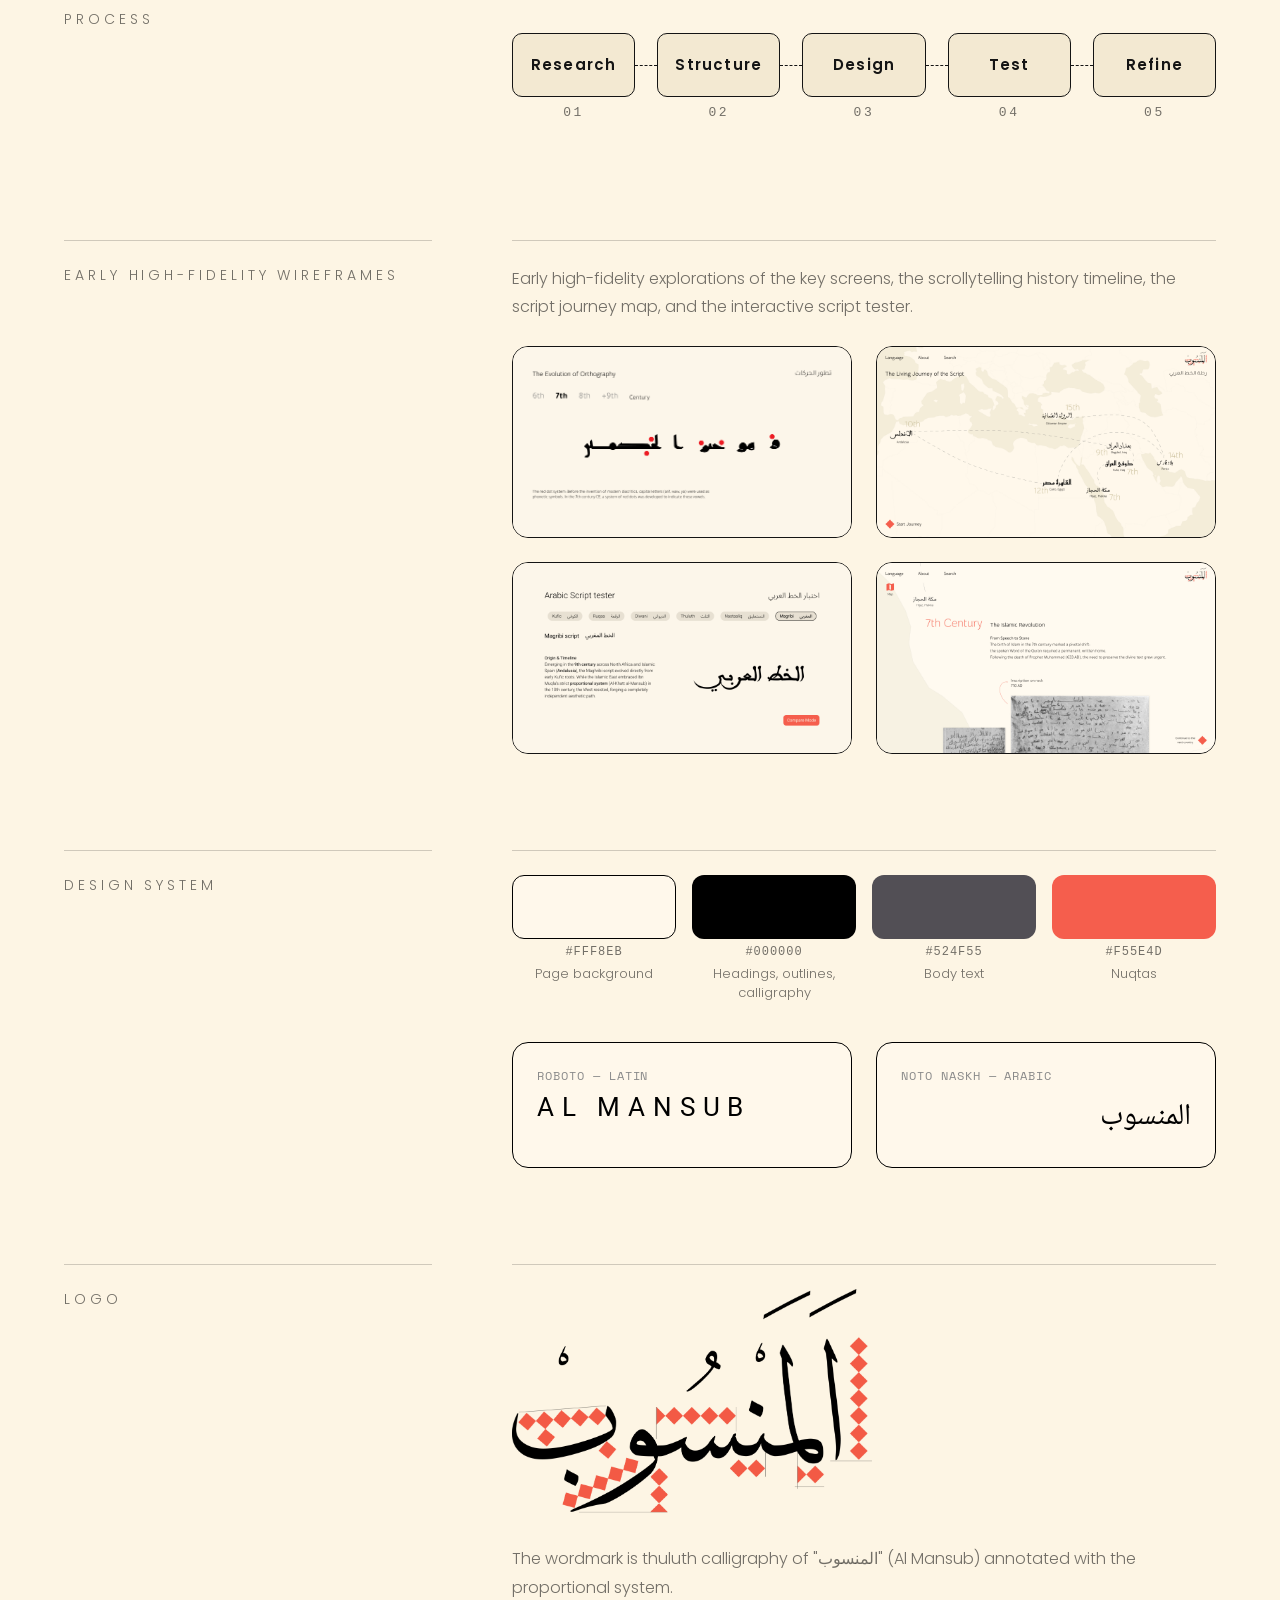
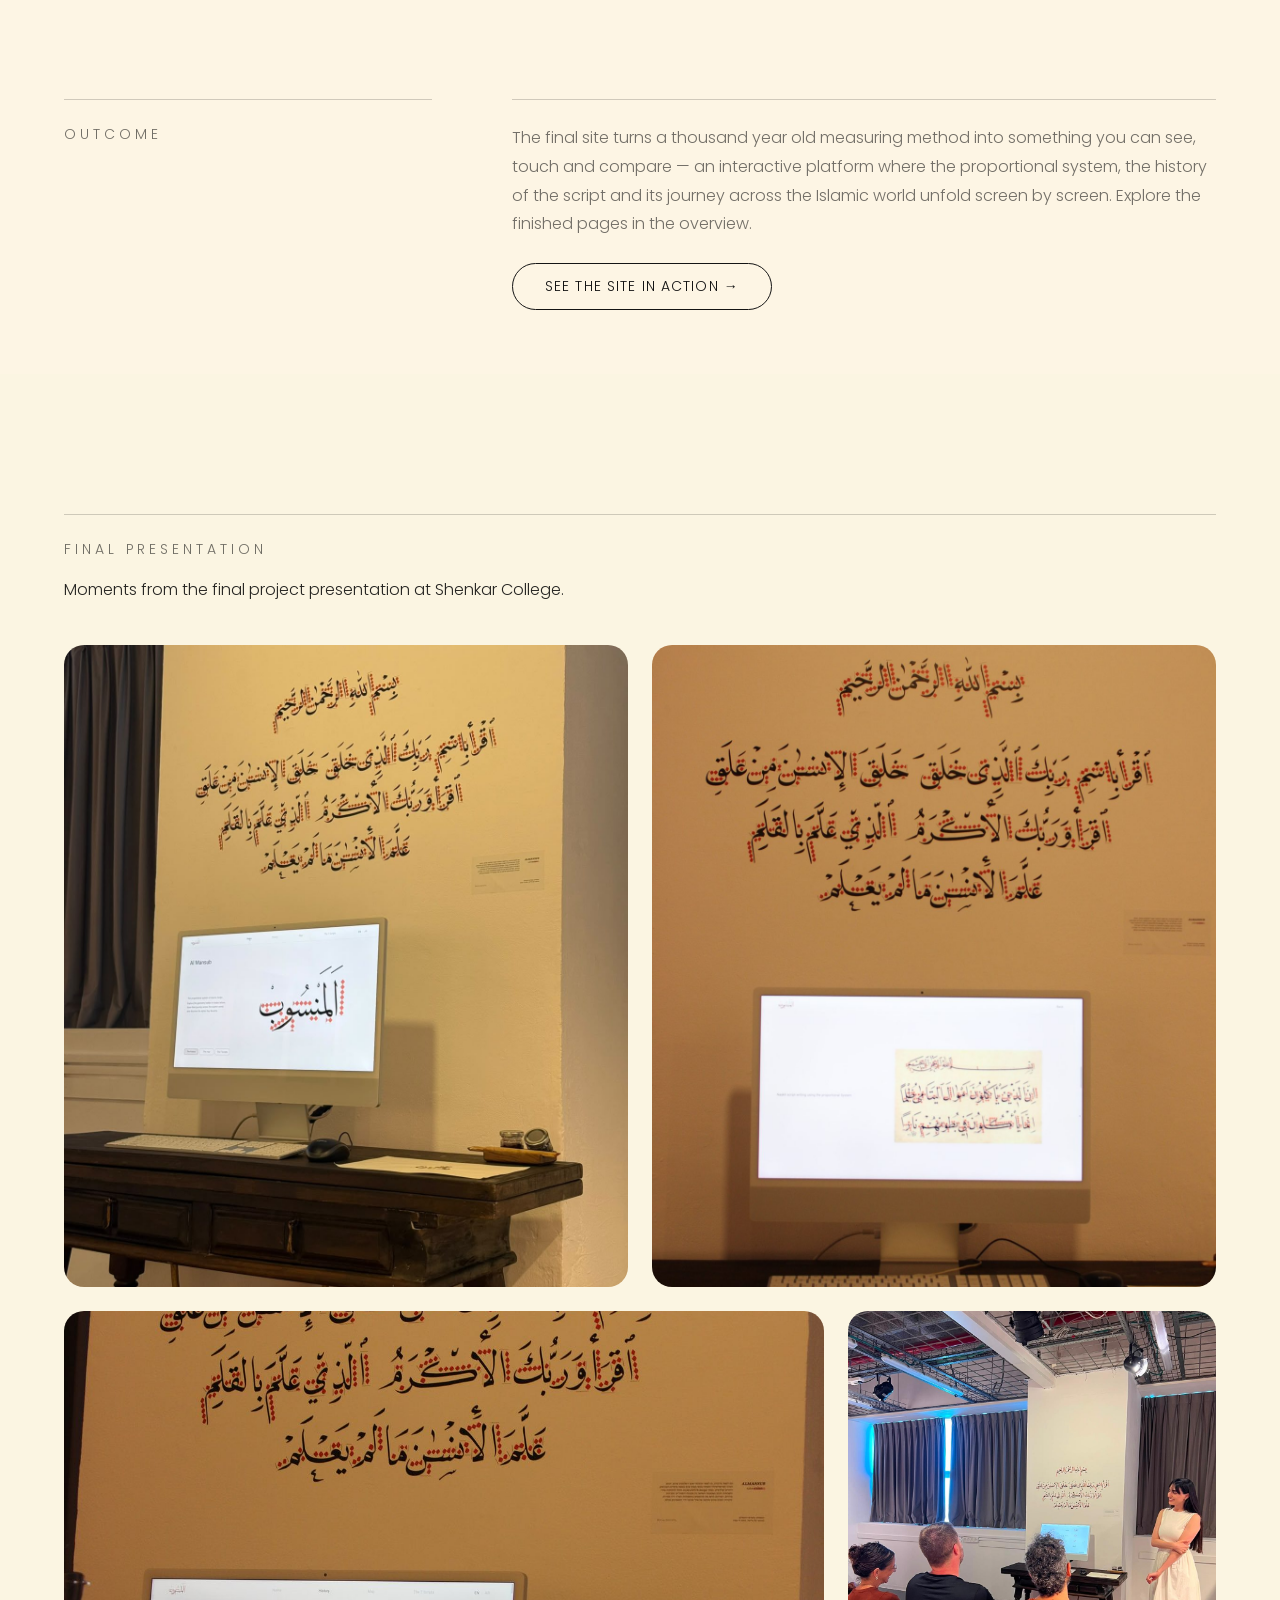
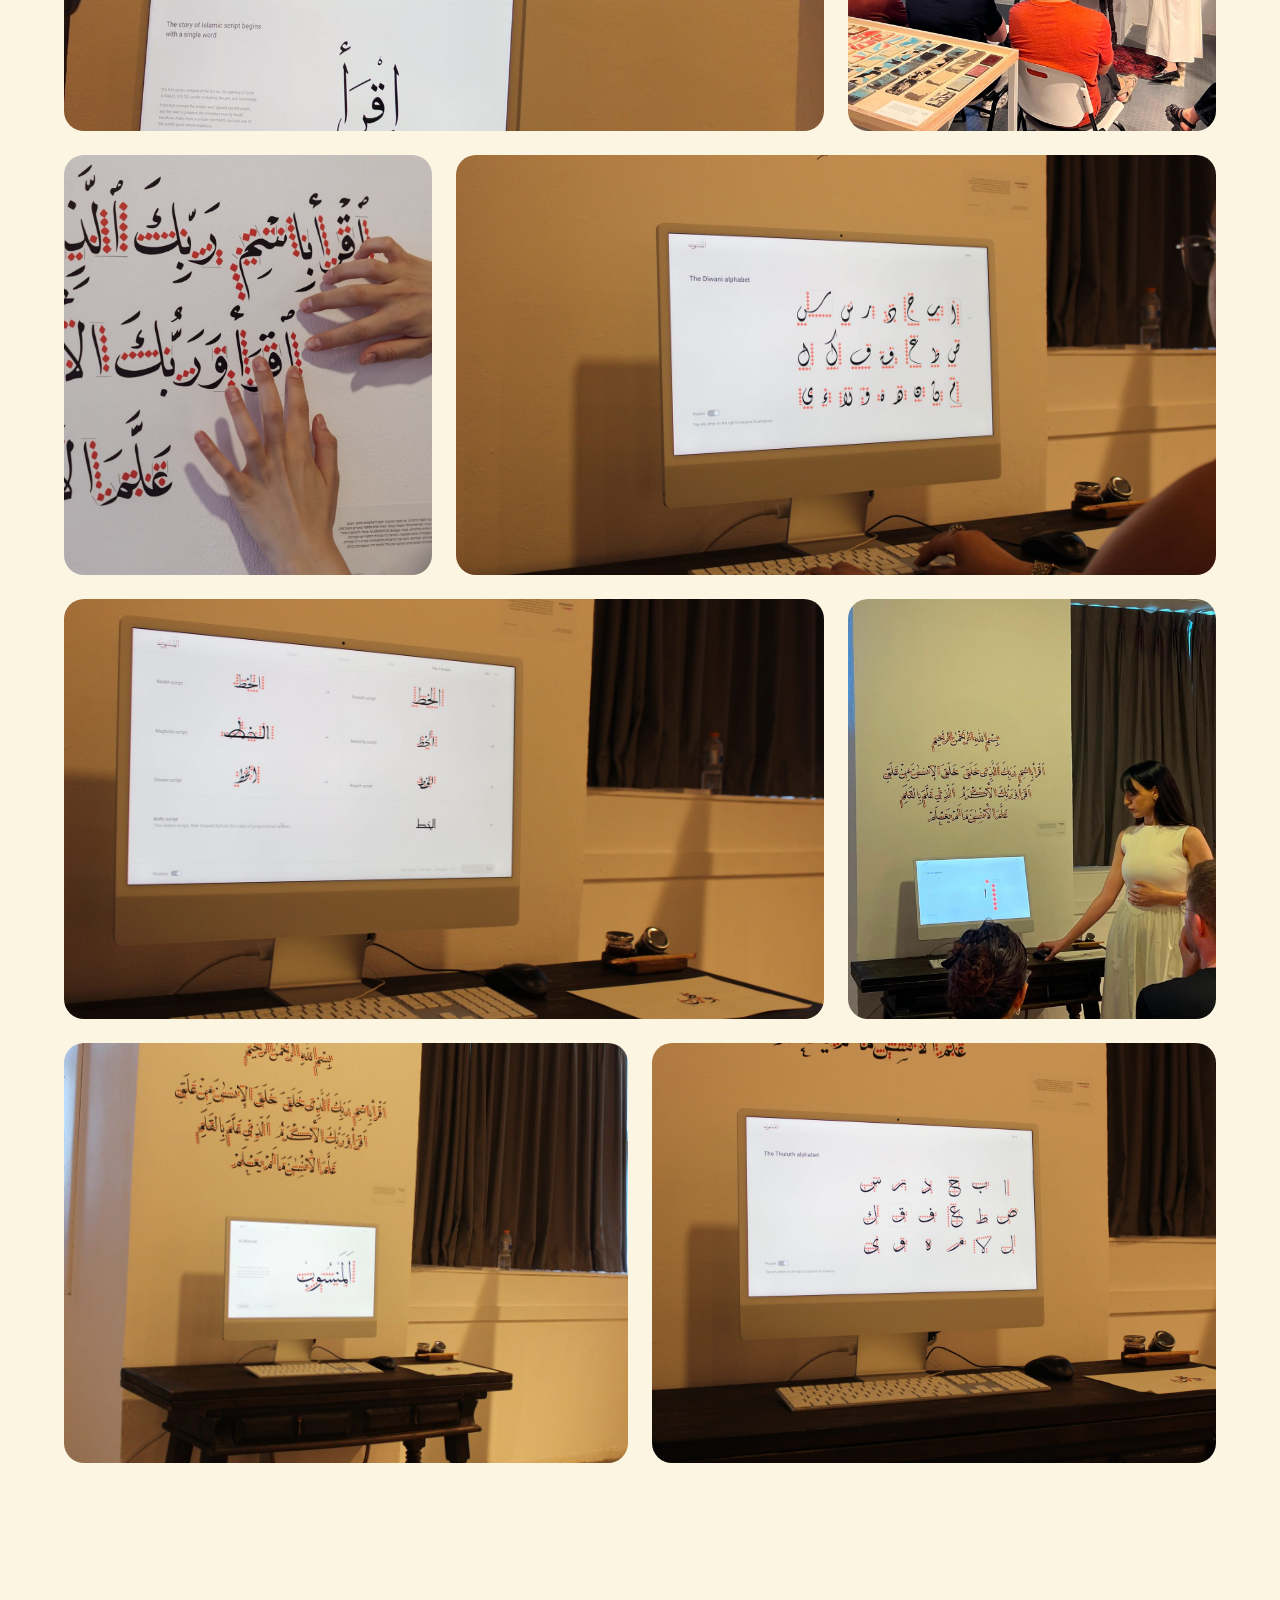
==== commit 6eccf8d5: "Add files via upload" ====
--- a/site/almansub.html
+++ b/site/almansub.html
@@ -30,13 +30,15 @@
             <h1 class="hero-title" id="project-title">Al Mansub</h1>
             <img class="hero-logo" src="assets/img/almansub-logo.jpg" width="2167" height="1400" alt="Al Mansub calligraphic logo">
           </div>
-          <p class="hero-desc">Just as spoken language has its dialects, so too does the written word. <br>The proportional Arabic script developed over centuries across several geographic, <br>spiritual, and political centers. <br>At <strong>ALMANSUB.design</strong>, you can trace the evolution of the script through a comparison of styles, historical artifacts, and formal principles. <br>The project reveals the nuances of how form developed across different traditions, cultures, and eras the forces that shaped one of the world's most influential writing systems.<br>My final project at Shenkar College.</p>
+          <p class="hero-desc">Just as spoken language has its dialects, so too does the written word. <br>The proportional Arabic script developed over centuries across several geographic, <br>spiritual, and political centers. <br>At <strong>ALMANSUB.design</strong>, you can trace the evolution of the script through a comparison of styles, historical artifacts, and formal principles. <br>The project reveals the nuances of how form developed across different traditions, cultures and eras, and the forces that shaped one of the world's most influential writing systems.<br>My final project at Shenkar College.</p>
         </div>
         <dl class="meta">
           <div><dt>Role</dt><dd>Research, UI/UX &amp; visual design</dd></div>
           <div><dt>Timeline</dt><dd>Final project · 2026</dd></div>
           <div><dt>Tools</dt><dd>Figma · Illustrator · After Effects · Claude Code</dd></div>
         </dl>
+        <!-- phone only: the live-site button moves out of the fixed bar into the header -->
+        <a href="https://almansub-home-cd-f7e14a3e09.netlify.app/#/home" class="live-inline" target="_blank" rel="noopener">view the live site</a>
       </div>
     </section>
 
@@ -45,8 +47,7 @@
         <a href="#case-study">Case study</a>
         <a href="#overview">Overview</a>
       </nav>
-      <!-- TODO: live site URL -->
-      <a href="#" class="pill-link" target="_blank" rel="noopener">Visit the live site →</a>
+      <a href="https://almansub-home-cd-f7e14a3e09.netlify.app/#/home" class="pill-link" target="_blank" rel="noopener">Visit the live site →</a>
     </div>
 
     <!-- ===== Overview ===== -->
@@ -54,7 +55,7 @@
       <article class="feature bleed">
         <div class="feature-media" data-dark>
           <div class="video-frame">
-            <video data-src="assets/video/almansub-opening.mp4" data-poster="assets/img/almansub-site.png" muted playsinline preload="none" aria-label="Home — screen recording"></video>
+            <video data-src="https://res.cloudinary.com/a9hkhucx/video/upload/q_auto/v1787834099/home_ps2htv.mp4" data-poster="assets/img/almansub-site.png" muted playsinline preload="none" aria-label="Home — screen recording"></video>
           </div>
         </div>
         <div class="feature-text">
@@ -137,7 +138,7 @@
       <section class="case-row">
         <div class="case-label"><h2 class="label">Research</h2></div>
         <div class="case-content">
-          <p class="copy">The project rests on primary sources manuscripts and acadime researches and on conversations with a scholar and a practicing calligrapher, who helped me verify both the history and the mechanics of the script. <br>Beyond gathering images, the research meant getting the history right, Holding the distinctions rather than flattening them into a tidy story was central to the project's integrity.</p>
+          <p class="copy">The project rests on primary sources, manuscripts and academic research, and on conversations with a scholar and a practicing calligrapher, who helped me verify both the history and the mechanics of the script. <br>Beyond gathering images, the research meant getting the history right. Holding the distinctions rather than flattening them into a tidy story was central to the project's integrity.</p>
         </div>
       </section>
       <section class="case-row">
@@ -211,7 +212,7 @@
         <h2 class="label" id="gallery-title">Final presentation</h2>
         <p class="copy">Moments from the final project presentation at Shenkar College.</p>
       </div>
-      <div class="gallery">
+      <div class="gallery" data-gallery>
         <img class="span-3x3" src="assets/img/almansub-gallery-01.jpg" loading="lazy" alt="Al Mansub installation — calligraphy wall and interactive screen">
         <img class="span-3x3" src="assets/img/almansub-gallery-02.jpg" loading="lazy" alt="The Al Mansub installation — desk, screen and calligraphy wall">
         <img class="span-4x2" src="assets/img/almansub-gallery-03.jpg" loading="lazy" alt="The 7 Scripts index on the installation screen">
--- a/site/assets/css/project.css
+++ b/site/assets/css/project.css
@@ -290,8 +290,70 @@
 .span-3x3{grid-column:span 3;grid-row:span 3}
 .span-4x2{grid-column:span 4;grid-row:span 2}
 
+/* phone-only "view the live site" link inside the Al Mansub header */
+.live-inline{display:none}
+
+/* ---------- Tablet (Al Mansub: overview rows stack, video above text) ---------- */
+@media (max-width:1199px){
+  .theme-almansub .feature{min-height:100svh;flex-direction:column;justify-content:center;background:#FCF5E3}
+  .theme-almansub .feature-media{flex:0 0 auto;padding:32px var(--space-gutter)}
+  .theme-almansub .video-frame{width:100%;max-width:100%}
+  .theme-almansub .video-frame video{width:100%;height:auto;max-height:none}
+  .theme-almansub .feature-text{flex:0 0 auto;justify-content:flex-start;padding:40px var(--space-gutter) 56px;background:#FCF5E3}
+}
+
 /* ---------- Phones ---------- */
 @media (max-width:767px){
+  /* project header: stacked, compact type */
+  .project-hero,
+  .theme-almansub .project-hero,
+  .theme-coffetrack .project-hero{min-height:0;padding:calc(64px + 24px) var(--space-gutter) 80px;justify-content:flex-start;gap:36px}
+  .theme-localish .project-hero{padding-left:0;padding-right:0}
+  .hero-inner,.theme-almansub .hero-inner{top:0;gap:40px}
   .hero-intro{max-width:100%}
-  .theme-coffetrack .hero-icon{width:clamp(64px, 22vw, 96px);height:auto;aspect-ratio:159 / 135}
-}
+  .hero-desc,.theme-almansub .hero-desc{width:auto;max-width:100%;font-size:14px;line-height:1.55}
+  .meta{flex-direction:column;gap:24px;padding-left:16px;width:100%}
+  .meta dt{font-size:14px;letter-spacing:0.3em}
+  .meta dd{font-size:14px}
+
+  /* Al Mansub: logo above the title */
+  .theme-almansub .hero-title-row{flex-direction:column-reverse;align-items:flex-start;gap:40px;top:0}
+  .theme-almansub .hero-logo{margin-left:0;max-width:100%;width:min(52vw, 220px);height:auto;align-self:center}
+  .theme-almansub .hero-title{font-size:16px}
+  /* Localish: smaller wordmark */
+  .theme-localish .hero-title img{width:min(60vw, 260px)}
+  /* CoffeeTrack: icon and name stay side by side */
+  .theme-coffetrack .hero-title-row{flex-direction:row;align-items:center;gap:16px}
+  .theme-coffetrack .hero-icon{width:72px;height:auto;align-self:center}
+  .theme-coffetrack .hero-title{font-size:32px}
+
+  /* view bar: full-width segmented control at the bottom */
+  .view-bar{left:var(--space-gutter);right:var(--space-gutter);bottom:16px;flex-direction:column;align-items:stretch;gap:12px;z-index:2}
+  .view-toggle{display:grid;grid-template-columns:1fr 1fr;gap:4px;padding:4px;border-radius:14px;box-shadow:0 6px 20px rgba(0,0,0,0.12)}
+  .view-toggle a{display:flex;align-items:center;justify-content:center;min-height:36px;padding:6px 16px;border-radius:10px;text-transform:none;letter-spacing:0;font-size:14px}
+  .view-bar .pill-link{display:none}
+  .live-inline{
+    display:flex;align-items:center;justify-content:center;width:100%;min-height:36px;padding:6px 16px;
+    border:1px solid var(--color-ink);border-radius:14px;font-size:14px;color:var(--color-ink);background:var(--color-bg);
+  }
+  .live-inline:hover{background:var(--color-ink);color:#fff}
+  .project-main{padding-bottom:calc(var(--space-6) + 70px)}
+
+  /* overview rows: video above text, each filling the screen */
+  .feature{min-height:100svh;flex-direction:column;justify-content:center}
+  .feature-media,.theme-almansub .feature-media{flex:1 1 100%;padding:24px var(--space-gutter)}
+  .feature-text,.theme-almansub .feature-text{flex:1 1 100%;justify-content:flex-start;padding:32px var(--space-gutter) 48px}
+  .feature-body{font-size:14px;line-height:1.7}
+  .theme-almansub .video-frame{width:100%;max-width:100%}
+  .theme-almansub .video-frame video{width:100%;height:auto;max-height:none}
+  .theme-localish .phone-box{height:auto;width:min(72%, 300px);max-width:100%;margin:0 auto}
+  .theme-localish .phone-box--wide{aspect-ratio:9 / 19 !important}
+  .theme-localish .phone-box--wide video{object-fit:cover !important}
+  .theme-coffetrack .phone-box{height:auto;width:min(62%, 260px);max-width:100%;margin:0 auto}
+  .theme-localish .phone-box--store,.theme-coffetrack .phone-box--store{width:100%;margin:0}
+
+  /* final presentation: two balanced columns (JS fills .gallery-col) */
+  .gallery{display:flex;gap:12px;align-items:flex-start}
+  .gallery-col{flex:1;min-width:0;display:flex;flex-direction:column;gap:12px}
+  .gallery img{width:100%;height:auto;object-fit:initial;border-radius:14px}
+}
